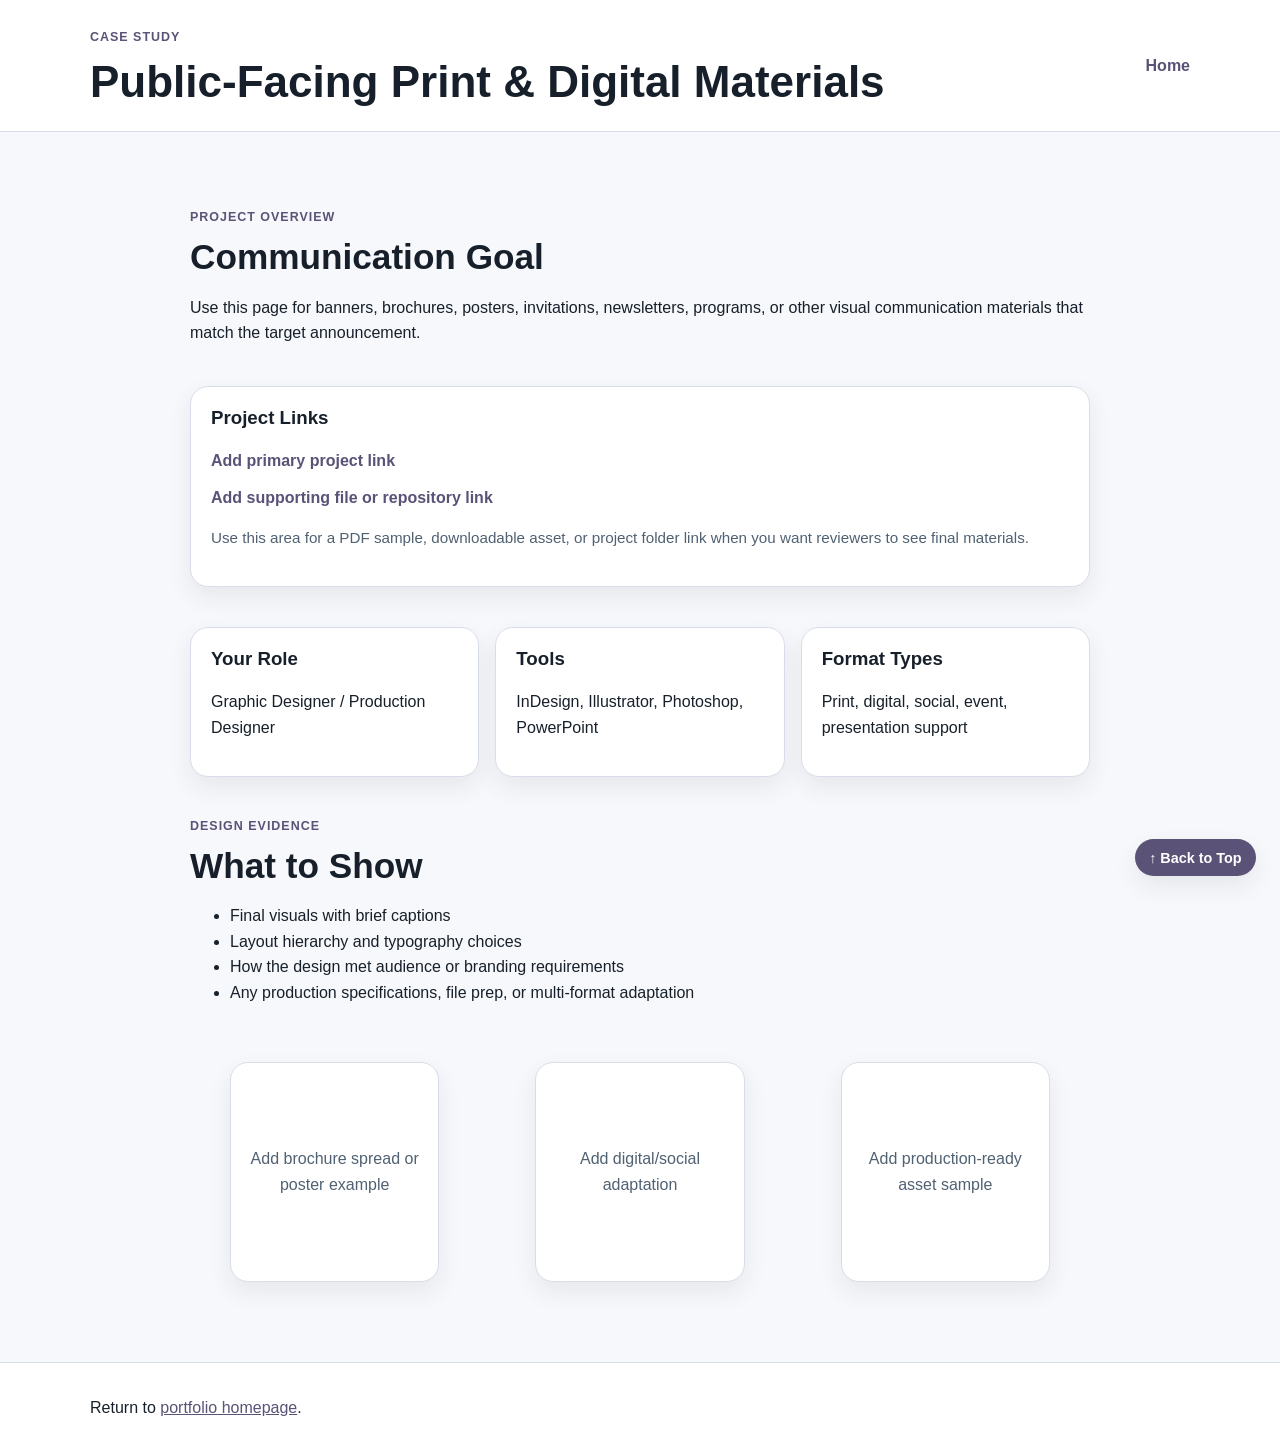
==== projects/journal-layout.html @ e90c8b1d "Updated home page content" ====
<!doctype html>
<html lang="en">
<head>
  <meta charset="utf-8" />
  <meta name="viewport" content="width=device-width, initial-scale=1" />
  <title>Print & Digital Materials | Portfolio</title>
  <meta name="description" content="Case study template for brochures, posters, banners, and campaign materials." />
  <link rel="stylesheet" href="../assets/css/styles.css" />
</head>
<body>
  <a class="skip-link" href="#main">Skip to main content</a>
  <header class="site-header compact-header">
    <div class="container header-inner">
      <div>
        <p class="eyebrow">Case Study</p>
        <h1>Public-Facing Print & Digital Materials</h1>
      </div>
      <nav aria-label="Project navigation">
        <ul class="nav-list">
          <li><a href="../index.html">Home</a></li>
        </ul>
      </nav>
    </div>
  </header>

  <main id="main" class="section">
    <div class="container case-study">
      <section class="case-section">
        <p class="eyebrow">Project Overview</p>
        <h2>Communication Goal</h2>
        <p>
          Use this page for banners, brochures, posters, invitations, newsletters, programs,
          or other visual communication materials that match the target announcement.
        </p>
      </section>

      <section class="case-section">
        <div class="panel">
          <h3>Project Links</h3>
          <ul class="link-list">
            <li><a href="#">Add primary project link</a></li>
            <li><a href="#">Add supporting file or repository link</a></li>
          </ul>
          <p class="small-note">Use this area for a PDF sample, downloadable asset, or project folder link when you want reviewers to see final materials.</p>
        </div>
      </section>

      <section class="case-section">
        <div class="info-grid">
          <div class="panel"><h3>Your Role</h3><p>Graphic Designer / Production Designer</p></div>
          <div class="panel"><h3>Tools</h3><p>InDesign, Illustrator, Photoshop, PowerPoint</p></div>
          <div class="panel"><h3>Format Types</h3><p>Print, digital, social, event, presentation support</p></div>
        </div>
      </section>

      <section class="case-section">
        <p class="eyebrow">Design Evidence</p>
        <h2>What to Show</h2>
        <ul>
          <li>Final visuals with brief captions</li>
          <li>Layout hierarchy and typography choices</li>
          <li>How the design met audience or branding requirements</li>
          <li>Any production specifications, file prep, or multi-format adaptation</li>
        </ul>
      </section>

      <section class="case-section">
        <div class="placeholder-grid">
          <figure class="placeholder-box"><figcaption>Add brochure spread or poster example</figcaption></figure>
          <figure class="placeholder-box"><figcaption>Add digital/social adaptation</figcaption></figure>
          <figure class="placeholder-box"><figcaption>Add production-ready asset sample</figcaption></figure>
        </div>
      </section>
    </div>
  </main>

  <footer class="site-footer">
    <div class="container footer-inner">
      <p>Return to <a href="../index.html">portfolio homepage</a>.</p>
    </div>
  </footer>
  <script src="../assets/js/main.js"></script>

  <button id="backToTop" aria-label="Back to top">↑ Back to Top</button>
</body>
</html>
---- assets/css/styles.css ----
:root {
  --bg: #f7f8fb;
  --surface: #ffffff;
  --surface-alt: #eef2f7;
  --text: #17202a;
  --muted: #506172;
  --border: #d7deea;
  --accent: #5a5277;
  --accent-dark: #22223d;
  --shadow: 0 10px 24px rgba(23, 32, 42, 0.08);
  --radius: 18px;
  --max: 1100px;
}

* { box-sizing: border-box; }
html { scroll-behavior: smooth; scroll-padding-top: 7rem; }
body {
  margin: 0;
  font-family: Inter, Arial, Helvetica, sans-serif;
  color: var(--text);
  background: var(--bg);
  line-height: 1.6;
}
img { max-width: 100%; height: auto; }
a { color: var(--accent); }
a:hover, a:focus { color: var(--accent-dark); }
.container { width: min(calc(100% - 2rem), var(--max)); margin: 0 auto; }
.skip-link {
  position: absolute; left: -9999px; top: auto;
}
.skip-link:focus {
  left: 1rem; top: 1rem; background: #fff; padding: 0.75rem 1rem; z-index: 1000;
}
.site-header {
  background: #fff;
  border-bottom: 1px solid var(--border);
  position: sticky;
  top: 0;
  z-index: 20;
}
.compact-header { position: static; }
.header-inner, .footer-inner {
  display: flex;
  justify-content: space-between;
  align-items: center;
  gap: 1rem;
  padding: 1rem 0;
}
.nav-list {
  list-style: none;
  display: flex;
  gap: 1rem;
  padding: 0;
  margin: 0;
  flex-wrap: wrap;
}
.nav-list a {
  text-decoration: none;
  font-weight: 600;
}
.hero {
  padding: 4rem 0 2rem;
}
.hero-grid, .two-column {
  display: grid;
  grid-template-columns: 2fr 1fr;
  gap: 1.5rem;
  align-items: start;
}
.section { padding: 4rem 0; }
:target { scroll-margin-top: 7rem; }
section[id], main[id] { scroll-margin-top: 7rem; }
.section-alt { background: var(--surface-alt); }
.panel, .card, .placeholder-box {
  background: var(--surface);
  border: 1px solid var(--border);
  border-radius: var(--radius);
  box-shadow: var(--shadow);
}
.panel { padding: 1.25rem; }
.eyebrow {
  text-transform: uppercase;
  letter-spacing: 0.08em;
  font-size: 0.78rem;
  font-weight: 700;
  color: var(--accent);
  margin-bottom: 0.5rem;
}
h1, h2, h3 { line-height: 1.2; margin-top: 0; }
h1 { font-size: clamp(2rem, 4vw, 2.75rem); margin-bottom: 0.35rem; }
h2 { font-size: clamp(1.6rem, 3vw, 2.2rem); margin-bottom: 0.85rem; }
.subhead, .section-intro { color: var(--muted); }
.button-row {
  display: flex;
  gap: 0.75rem;
  flex-wrap: wrap;
  margin-top: 1.5rem;
}
.button {
  display: inline-block;
  background: var(--accent);
  color: #fff;
  text-decoration: none;
  padding: 0.8rem 1.1rem;
  border-radius: 999px;
  font-weight: 700;
}
.button:hover, .button:focus { background: var(--accent-dark); color: #fff; }
.button-secondary {
  background: #fff;
  color: var(--accent);
  border: 1px solid var(--border);
}
.link-list {
  list-style: none;
  padding: 0;
  margin: 0;
  display: grid;
  gap: 0.75rem;
}
.link-list a {
  font-weight: 700;
  text-decoration: none;
}
.small-note {
  color: var(--muted);
  font-size: 0.95rem;
}
.project-card {
  overflow: hidden;
}
.card-grid {
  display: grid;
  grid-template-columns: repeat(3, 1fr);
  gap: 1.25rem;
  margin-top: 2rem;
}
.card-thumbnail {
  display: block;
  width: 100%;
  aspect-ratio: 16 / 10;
  object-fit: cover;
  border-bottom: 1px solid var(--border);
}
.card-body { padding: 1.25rem; }
.project-type {
  font-size: 0.9rem;
  color: var(--muted);
  margin-bottom: 0.35rem;
}
.text-link {
  font-weight: 700;
  text-decoration: none;
}
.tag-group {
  display: flex;
  flex-wrap: wrap;
  gap: 0.65rem;
}
.tag {
  display: inline-block;
  background: #fff;
  border: 1px solid var(--border);
  border-radius: 999px;
  padding: 0.45rem 0.8rem;
  font-size: 0.95rem;
}
.contact-list, .check-list, .number-list {
  padding-left: 1.2rem;
}
.inline-code {
  display: block;
  white-space: pre-wrap;
  background: #f4f7fb;
  padding: 0.9rem;
  border-radius: 12px;
  border: 1px solid var(--border);
}
.case-study { max-width: 900px; }
.case-section + .case-section { margin-top: 2.5rem; }
.info-grid, .placeholder-grid {
  display: grid;
  grid-template-columns: repeat(3, 1fr);
  gap: 1rem;
}
.placeholder-box {
  min-height: 220px;
  display: flex;
  align-items: center;
  justify-content: center;
  text-align: center;
  padding: 1rem;
  color: var(--muted);
}
.site-footer {
  border-top: 1px solid var(--border);
  background: #fff;
}

@media (max-width: 900px) {
  .hero-grid, .two-column, .card-grid, .info-grid, .placeholder-grid {
    grid-template-columns: 1fr;
  }
  .header-inner, .footer-inner {
    flex-direction: column;
    align-items: flex-start;
  }
}


#backToTop {
  position: fixed;
  bottom: 24px;
  right: 24px;
  z-index: 100;
  background: var(--accent);
  color: #fff;
  border: none;
  padding: 0.65rem 0.9rem;
  border-radius: 999px;
  font-weight: 700;
  font-size: 0.9rem;
  cursor: pointer;
  display: inline-flex;
  align-items: center;
  justify-content: center;
  box-shadow: var(--shadow);
  transition: background-color 0.2s ease, opacity 0.2s ease;
}

#backToTop:hover,
#backToTop:focus {
  background: var(--accent-dark);
}
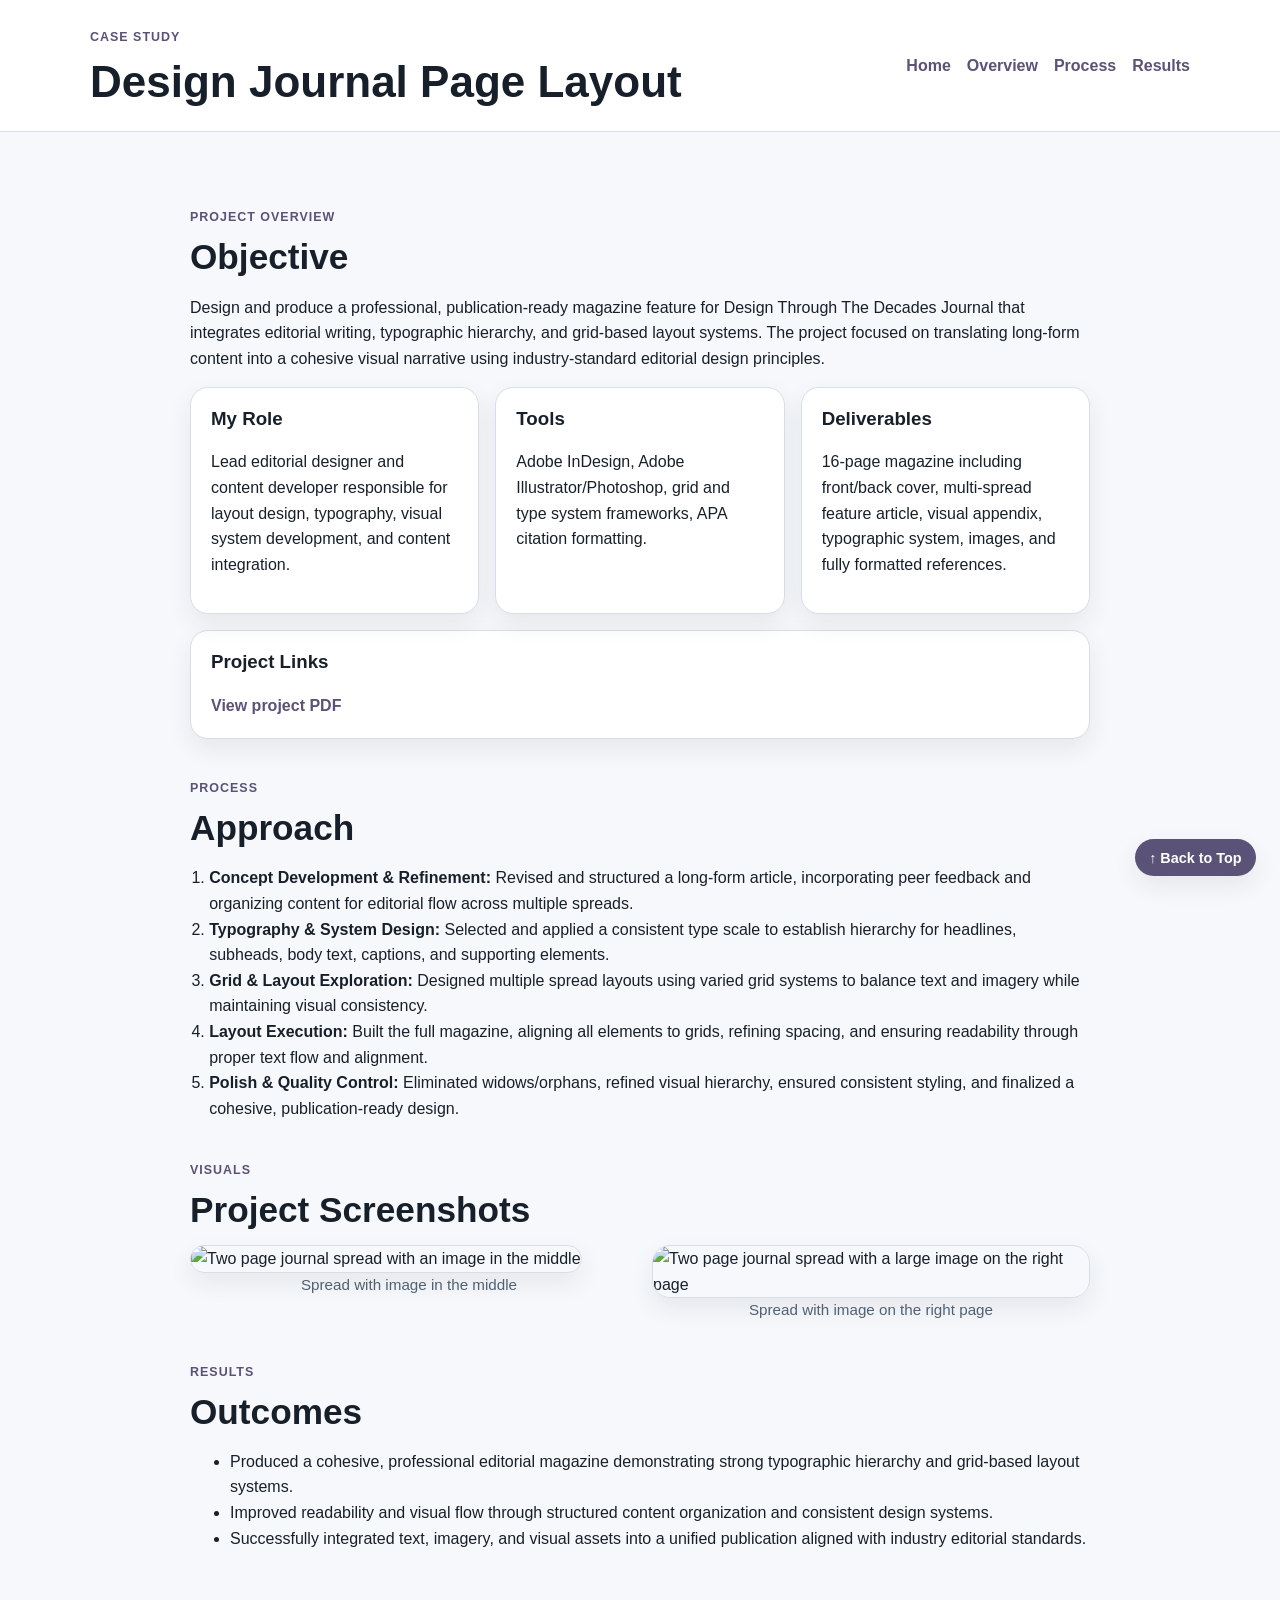
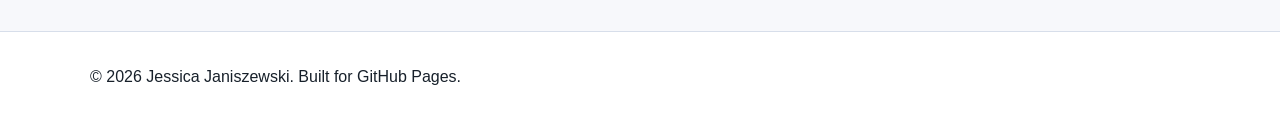
==== commit 464c7f87: "Updated WCAG audit project page" ====
--- a/projects/journal-layout.html
+++ b/projects/journal-layout.html
@@ -3,8 +3,8 @@
 <head>
   <meta charset="utf-8" />
   <meta name="viewport" content="width=device-width, initial-scale=1" />
-  <title>Print & Digital Materials | Portfolio</title>
-  <meta name="description" content="Case study template for brochures, posters, banners, and campaign materials." />
+  <title>Design Journal Page Layout | Portfolio</title>
+  <meta name="description" content="Case study for page layout design for an article belonging in an art and design history journal." />
   <link rel="stylesheet" href="../assets/css/styles.css" />
 </head>
 <body>
@@ -13,11 +13,14 @@
     <div class="container header-inner">
       <div>
         <p class="eyebrow">Case Study</p>
-        <h1>Public-Facing Print & Digital Materials</h1>
+        <h1>Design Journal Page Layout</h1>
       </div>
       <nav aria-label="Project navigation">
         <ul class="nav-list">
           <li><a href="../index.html">Home</a></li>
+          <li><a href="#overview">Overview</a></li>
+          <li><a href="#process">Process</a></li>
+          <li><a href="#results">Results</a></li>
         </ul>
       </nav>
     </div>
@@ -25,60 +28,71 @@
 
   <main id="main" class="section">
     <div class="container case-study">
-      <section class="case-section">
+      <section id="overview" class="case-section">
         <p class="eyebrow">Project Overview</p>
-        <h2>Communication Goal</h2>
+        <h2>Objective</h2>
         <p>
-          Use this page for banners, brochures, posters, invitations, newsletters, programs,
-          or other visual communication materials that match the target announcement.
+          Design and produce a professional, publication-ready magazine feature for Design Through The Decades Journal that integrates editorial writing, typographic hierarchy, and grid-based layout systems. The project focused on translating long-form content into a cohesive visual narrative using industry-standard editorial design principles.
         </p>
+        <div class="info-grid">
+          <div class="panel"><h3>My Role</h3><p>Lead editorial designer and content developer responsible for layout design, typography, visual system development, and content integration.</p></div>
+          <div class="panel"><h3>Tools</h3><p>Adobe InDesign, Adobe Illustrator/Photoshop, grid and type system frameworks, APA citation formatting.</p></div>
+          <div class="panel"><h3>Deliverables</h3><p>16-page magazine including front/back cover, multi-spread feature article, visual appendix, typographic system, images, and fully formatted references.</p></div>
+        </div>
+
+        <div class="panel project-links">
+          <h3>Project Links</h3>
+          <ul class="link-list">
+            <li><a href="../assets/images/Jessica-Janiszewski-design-journal-layout.pdf" target="_blank">View project PDF</a></li>
+          </ul>
+        </div>
+      </section>
+
+      <section id="process" class="case-section">
+        <p class="eyebrow">Process</p>
+        <h2>Approach</h2>
+        <ol class="number-list">
+          <li><strong>Concept Development & Refinement:</strong> Revised and structured a long-form article, incorporating peer feedback and organizing content for editorial flow across multiple spreads.</li>
+          <li><strong>Typography & System Design:</strong> Selected and applied a consistent type scale to establish hierarchy for headlines, subheads, body text, captions, and supporting elements.</li>
+          <li><strong>Grid & Layout Exploration:</strong> Designed multiple spread layouts using varied grid systems to balance text and imagery while maintaining visual consistency.</li>
+          <li><strong>Layout Execution:</strong> Built the full magazine, aligning all elements to grids, refining spacing, and ensuring readability through proper text flow and alignment.</li>
+          <li><strong>Polish & Quality Control:</strong> Eliminated widows/orphans, refined visual hierarchy, ensured consistent styling, and finalized a cohesive, publication-ready design.</li>
+        </ol>
       </section>
 
       <section class="case-section">
-        <div class="panel">
-          <h3>Project Links</h3>
-          <ul class="link-list">
-            <li><a href="#">Add primary project link</a></li>
-            <li><a href="#">Add supporting file or repository link</a></li>
-          </ul>
-          <p class="small-note">Use this area for a PDF sample, downloadable asset, or project folder link when you want reviewers to see final materials.</p>
+        <p class="eyebrow">Visuals</p>
+        <h2>Project Screenshots</h2>
+        <div class="image-gallery">
+          <figure class="lightbox-item">
+            <img src="../assets/images/journal-spread-1.png" alt="Two page journal spread with an image in the middle">
+            <figcaption class="small-note">Spread with image in the middle</figcaption>
+          </figure>
+          <figure class="lightbox-item">
+            <img src="../assets/images/journal-spread-2.png" alt="Two page journal spread with a large image on the right page">
+            <figcaption class="small-note">Spread with image on the right page</figcaption>
+          </figure>
         </div>
       </section>
 
-      <section class="case-section">
-        <div class="info-grid">
-          <div class="panel"><h3>Your Role</h3><p>Graphic Designer / Production Designer</p></div>
-          <div class="panel"><h3>Tools</h3><p>InDesign, Illustrator, Photoshop, PowerPoint</p></div>
-          <div class="panel"><h3>Format Types</h3><p>Print, digital, social, event, presentation support</p></div>
-        </div>
-      </section>
-
-      <section class="case-section">
-        <p class="eyebrow">Design Evidence</p>
-        <h2>What to Show</h2>
+      <section id="results" class="case-section">
+        <p class="eyebrow">Results</p>
+        <h2>Outcomes</h2>
         <ul>
-          <li>Final visuals with brief captions</li>
-          <li>Layout hierarchy and typography choices</li>
-          <li>How the design met audience or branding requirements</li>
-          <li>Any production specifications, file prep, or multi-format adaptation</li>
+          <li>Produced a cohesive, professional editorial magazine demonstrating strong typographic hierarchy and grid-based layout systems.</li>
+          <li>Improved readability and visual flow through structured content organization and consistent design systems.</li>
+          <li>Successfully integrated text, imagery, and visual assets into a unified publication aligned with industry editorial standards.</li>
         </ul>
-      </section>
-
-      <section class="case-section">
-        <div class="placeholder-grid">
-          <figure class="placeholder-box"><figcaption>Add brochure spread or poster example</figcaption></figure>
-          <figure class="placeholder-box"><figcaption>Add digital/social adaptation</figcaption></figure>
-          <figure class="placeholder-box"><figcaption>Add production-ready asset sample</figcaption></figure>
-        </div>
       </section>
     </div>
   </main>
 
   <footer class="site-footer">
     <div class="container footer-inner">
-      <p>Return to <a href="../index.html">portfolio homepage</a>.</p>
+      <p>© <span id="year"></span> Jessica Janiszewski. Built for GitHub Pages.</p>
     </div>
   </footer>
+
   <script src="../assets/js/main.js"></script>
 
   <button id="backToTop" aria-label="Back to top">↑ Back to Top</button>
--- a/assets/css/styles.css
+++ b/assets/css/styles.css
@@ -78,6 +78,9 @@
   box-shadow: var(--shadow);
 }
 .panel { padding: 1.25rem; }
+.project-links {
+  margin-top: 1rem;
+}
 .eyebrow {
   text-transform: uppercase;
   letter-spacing: 0.08em;
@@ -178,13 +181,37 @@
 }
 .case-study { max-width: 900px; }
 .case-section + .case-section { margin-top: 2.5rem; }
-.info-grid, .placeholder-grid {
+.info-grid{
   display: grid;
   grid-template-columns: repeat(3, 1fr);
   gap: 1rem;
 }
+.image-gallery {
+  display: grid;
+  grid-template-columns: repeat(2, 1fr);
+  gap: 1.5rem;
+}
+.image-gallery img {
+  border: 1px solid var(--border);
+  border-radius: var(--radius);
+  box-shadow: var(--shadow);
+}
+.flow-gallery {
+  display: flex;
+  flex-direction: row;
+  gap: 1rem;
+}
+.flow-gallery img {
+  border: 1px solid var(--border);
+  border-radius: 30px;
+  box-shadow: var(--shadow);
+  max-height: 1774px;
+}
+figcaption {
+  text-align: center;
+}
 .placeholder-box {
-  min-height: 220px;
+  min-height: 300px;
   display: flex;
   align-items: center;
   justify-content: center;
@@ -232,3 +259,42 @@
 #backToTop:focus {
   background: var(--accent-dark);
 }
+
+/* Lightbox overlay */
+.lightbox {
+  position: fixed;
+  top: 0;
+  left: 0;
+  width: 100%;
+  height: 100%;
+  background: rgba(0,0,0,0.85);
+  display: none;
+  align-items: center;
+  justify-content: center;
+  z-index: 1000;
+}
+
+.lightbox-item {
+  margin: 0;
+}
+
+.lightbox img {
+  max-width: 90%;
+  max-height: 90%;
+  border-radius: 8px;
+}
+
+.lightbox.active {
+  display: flex;
+  cursor: zoom-out;
+}
+
+/* Cursor hint */
+.lightbox-item img {
+  cursor: zoom-in;
+  transition: transform 0.2s ease;
+}
+
+.lightbox-item img:hover {
+  transform: scale(1.02);
+}
